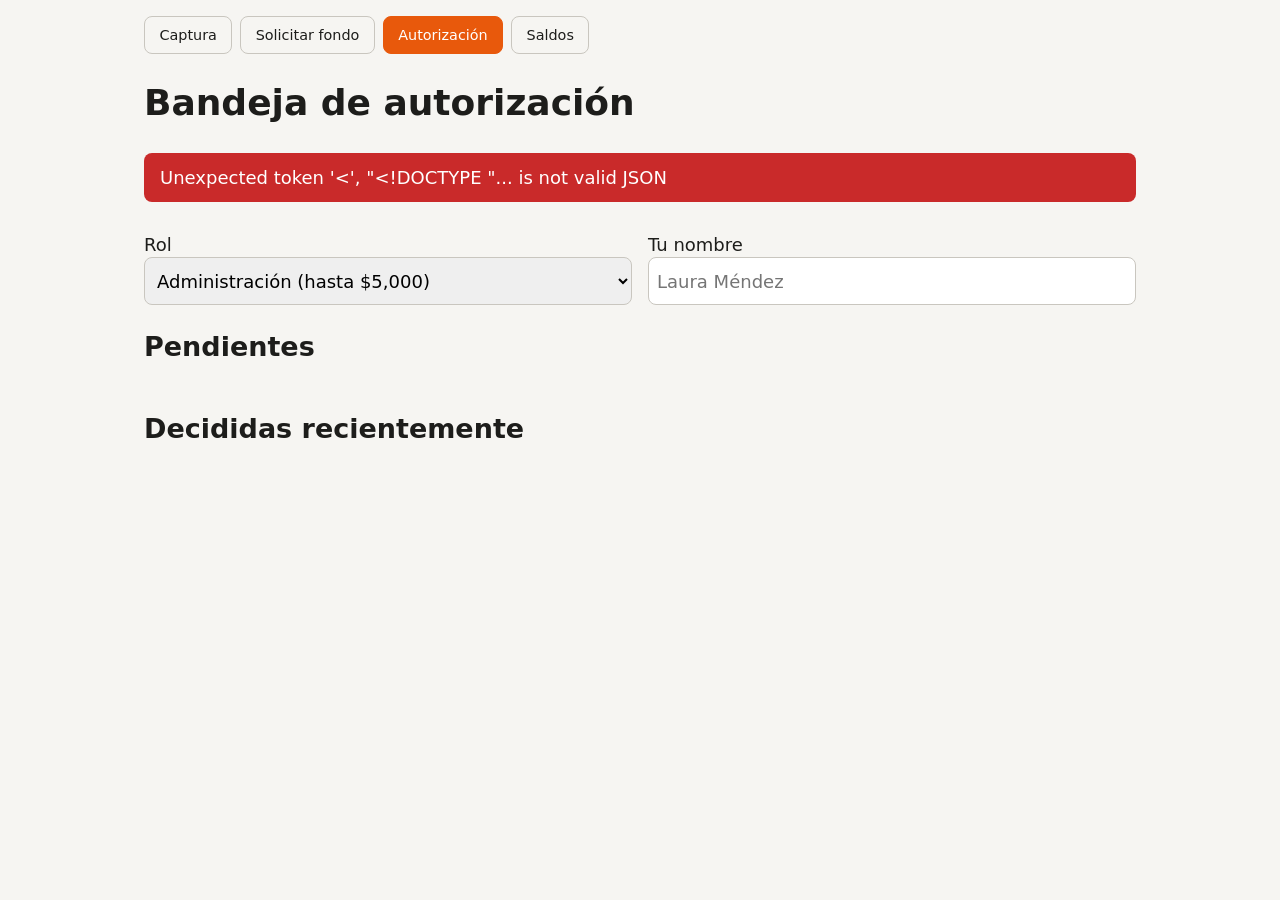
==== src/static/autorizacion.html @ 2c6915a2 "feat(ui): add request, authorization and balances screens Add the fund request form, the authorizati" ====
<!doctype html>
<html lang="es">
<head>
  <meta charset="utf-8">
  <meta name="viewport" content="width=device-width, initial-scale=1">
  <title>Caja chica · Bandeja de autorización</title>
  <link rel="stylesheet" href="app.css">
</head>
<body>
  <main class="ancho">
    <nav class="menu">
      <a href="index.html">Captura</a>
      <a href="solicitud.html">Solicitar fondo</a>
      <a href="autorizacion.html">Autorización</a>
      <a href="saldos.html">Saldos</a>
    </nav>
    <h1>Bandeja de autorización</h1>

    <p id="aviso" class="aviso" role="status" aria-live="polite" hidden></p>

    <section>
      <div class="cuadricula-2">
        <div>
          <label for="rol">Rol</label>
          <select id="rol">
            <option value="Administración">Administración (hasta $5,000)</option>
            <option value="Dirección">Dirección (cualquier monto)</option>
          </select>
        </div>
        <div>
          <label for="nombre">Tu nombre</label>
          <input id="nombre" type="text" placeholder="Laura Méndez" autocomplete="off">
        </div>
      </div>
    </section>

    <h2>Pendientes</h2>
    <p id="vacio" class="nota" hidden>No hay solicitudes pendientes.</p>
    <div id="pendientes" class="rejilla"></div>

    <h2>Decididas recientemente</h2>
    <ul id="decididas"></ul>
  </main>
  <script src="comun.js"></script>
  <script src="autorizacion.js"></script>
</body>
</html>
---- src/static/app.css ----
:root {
  --fondo: #f6f5f2;
  --texto: #1d1d1b;
  --primario: #e8590c;
  --primario-texto: #ffffff;
  --borde: #c9c6bf;
  --exito: #2b8a3e;
  --error: #c92a2a;
  color-scheme: light;
}

@media (prefers-color-scheme: dark) {
  :root {
    --fondo: #1b1b1a;
    --texto: #f1f0ec;
    --borde: #4a4844;
    color-scheme: dark;
  }
}

* {
  box-sizing: border-box;
}

body {
  margin: 0;
  background: var(--fondo);
  color: var(--texto);
  font: 18px/1.4 system-ui, sans-serif;
}

main {
  max-width: 32rem;
  margin: 0 auto;
  padding: 1rem;
}

[hidden] {
  display: none !important;
}

/* Botón principal pensado para manos sucias: ocupa casi media pantalla */
.boton-foto {
  display: flex;
  align-items: center;
  justify-content: center;
  min-height: 45vh;
  border-radius: 1rem;
  background: var(--primario);
  color: var(--primario-texto);
  font-size: 1.75rem;
  font-weight: 700;
  text-align: center;
  cursor: pointer;
  user-select: none;
}

.boton-foto:active {
  filter: brightness(0.9);
}

.nota {
  font-size: 0.9rem;
  opacity: 0.75;
}

.aviso {
  padding: 0.75rem 1rem;
  border-radius: 0.5rem;
  color: #ffffff;
  background: var(--exito);
}

.aviso.error {
  background: var(--error);
}

ul {
  padding: 0;
  list-style: none;
}

li button {
  width: 100%;
  text-align: left;
}

label,
legend {
  display: block;
  margin-top: 0.75rem;
}

fieldset label {
  display: inline-block;
  margin-right: 1rem;
}

input,
select,
button {
  font: inherit;
  min-height: 3rem;
}

input[type="text"],
input[type="number"],
input[type="date"],
select {
  width: 100%;
  padding: 0.5rem;
  border: 1px solid var(--borde);
  border-radius: 0.5rem;
}

button {
  margin-top: 0.5rem;
  padding: 0.5rem 1rem;
  border: 0;
  border-radius: 0.5rem;
  background: var(--primario);
  color: var(--primario-texto);
}

button.secundario {
  background: transparent;
  color: var(--texto);
  border: 1px solid var(--borde);
}

.acciones {
  display: flex;
  flex-wrap: wrap;
  gap: 0.5rem;
  margin-top: 1rem;
}

/* Navegación y componentes compartidos por todas las pantallas */
.menu {
  display: flex;
  flex-wrap: wrap;
  gap: 0.5rem;
  margin-bottom: 1rem;
}

.menu a {
  padding: 0.5rem 0.9rem;
  border: 1px solid var(--borde);
  border-radius: 0.5rem;
  color: var(--texto);
  font-size: 0.9rem;
  text-decoration: none;
}

.menu a[aria-current="page"] {
  background: var(--primario);
  border-color: var(--primario);
  color: var(--primario-texto);
}

main.ancho {
  max-width: 64rem;
}

.rejilla {
  display: grid;
  grid-template-columns: repeat(auto-fill, minmax(18rem, 1fr));
  gap: 1rem;
}

.tarjeta {
  padding: 1rem;
  border: 1px solid var(--borde);
  border-radius: 0.75rem;
}

.tarjeta h3 {
  margin: 0 0 0.25rem;
}

.tarjeta dl {
  display: grid;
  grid-template-columns: 1fr auto;
  gap: 0.15rem 1rem;
  margin: 0.5rem 0;
  font-size: 0.9rem;
}

.tarjeta dt {
  opacity: 0.75;
}

.tarjeta dd {
  margin: 0;
  text-align: right;
  font-variant-numeric: tabular-nums;
}

.etiqueta {
  display: inline-block;
  padding: 0.1rem 0.6rem;
  border-radius: 1rem;
  background: var(--borde);
  font-size: 0.8rem;
  font-weight: 600;
}

.etiqueta.aprobado {
  background: var(--exito);
  color: #ffffff;
}

.etiqueta.rechazado {
  background: var(--error);
  color: #ffffff;
}

.barra {
  height: 0.7rem;
  margin: 0.5rem 0;
  overflow: hidden;
  border-radius: 1rem;
  background: var(--borde);
}

.barra > span {
  display: block;
  height: 100%;
  background: var(--exito);
}

.barra.alerta > span {
  background: var(--primario);
}

.barra.excedido > span {
  background: var(--error);
}

.negativo {
  color: var(--error);
  font-weight: 700;
}

button.rechazar {
  background: var(--error);
}

button:disabled {
  opacity: 0.5;
}

.cuadricula-2 {
  display: grid;
  grid-template-columns: 1fr 1fr;
  gap: 0 1rem;
}

input[type="url"],
input[type="password"] {
  width: 100%;
  padding: 0.5rem;
  border: 1px solid var(--borde);
  border-radius: 0.5rem;
}
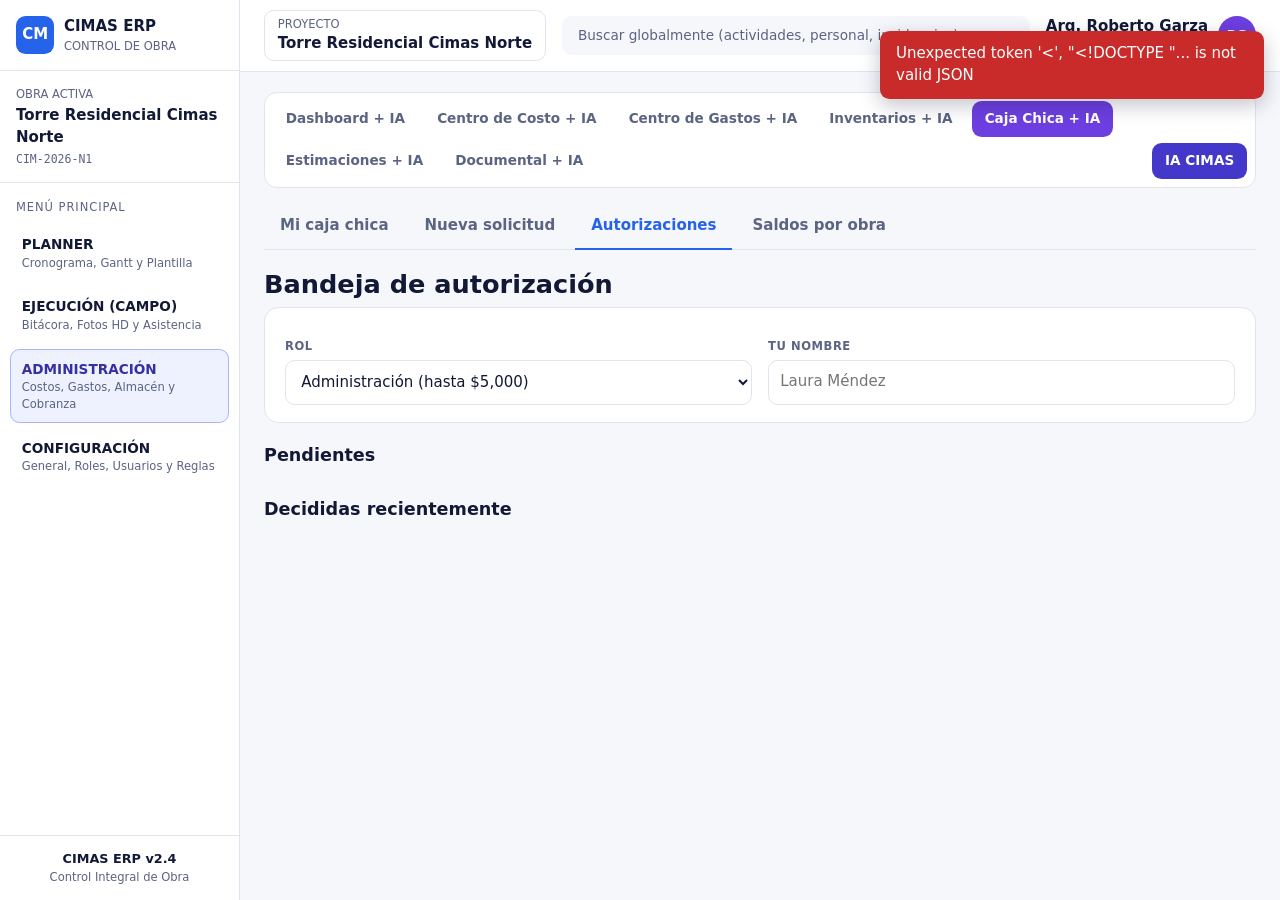
==== commit ba99a663: "feat(ui): restyle screens after the design reference and add dashboard" ====
--- a/src/static/autorizacion.html
+++ b/src/static/autorizacion.html
@@ -8,17 +8,11 @@
 </head>
 <body>
   <main class="ancho">
-    <nav class="menu">
-      <a href="index.html">Captura</a>
-      <a href="solicitud.html">Solicitar fondo</a>
-      <a href="autorizacion.html">Autorización</a>
-      <a href="saldos.html">Saldos</a>
-    </nav>
     <h1>Bandeja de autorización</h1>
 
     <p id="aviso" class="aviso" role="status" aria-live="polite" hidden></p>
 
-    <section>
+    <section class="panel">
       <div class="cuadricula-2">
         <div>
           <label for="rol">Rol</label>
@@ -41,6 +35,7 @@
     <h2>Decididas recientemente</h2>
     <ul id="decididas"></ul>
   </main>
+  <script src="shell.js"></script>
   <script src="comun.js"></script>
   <script src="autorizacion.js"></script>
 </body>
--- a/src/static/app.css
+++ b/src/static/app.css
@@ -1,21 +1,18 @@
 :root {
-  --fondo: #f6f5f2;
-  --texto: #1d1d1b;
-  --primario: #e8590c;
+  --fondo: #f6f7fb;
+  --superficie: #ffffff;
+  --texto: #111936;
+  --suave: #5b6482;
+  --borde: #e1e4ee;
+  --oscuro: #0e1330;
+  --primario: #2563eb;
   --primario-texto: #ffffff;
-  --borde: #c9c6bf;
-  --exito: #2b8a3e;
+  --acento: #6d3fe0;
+  --exito: #0f9d6c;
+  --aviso: #b45309;
   --error: #c92a2a;
+  --mono: ui-monospace, "Cascadia Mono", "SF Mono", Consolas, monospace;
   color-scheme: light;
-}
-
-@media (prefers-color-scheme: dark) {
-  :root {
-    --fondo: #1b1b1a;
-    --texto: #f1f0ec;
-    --borde: #4a4844;
-    color-scheme: dark;
-  }
 }
 
 * {
@@ -26,29 +23,271 @@
   margin: 0;
   background: var(--fondo);
   color: var(--texto);
-  font: 18px/1.4 system-ui, sans-serif;
-}
-
-main {
-  max-width: 32rem;
-  margin: 0 auto;
-  padding: 1rem;
+  font: 15px/1.45 system-ui, "Segoe UI", sans-serif;
 }
 
 [hidden] {
   display: none !important;
 }
 
-/* Botón principal pensado para manos sucias: ocupa casi media pantalla */
+.mono {
+  font-family: var(--mono);
+}
+
+/* Estructura general: barra lateral + columna con barra superior */
+.aplicacion {
+  display: grid;
+  grid-template-columns: 15rem 1fr;
+  min-height: 100vh;
+}
+
+.columna {
+  min-width: 0;
+}
+
+.lateral {
+  position: sticky;
+  top: 0;
+  display: flex;
+  flex-direction: column;
+  height: 100vh;
+  background: var(--superficie);
+  border-right: 1px solid var(--borde);
+}
+
+.lateral small,
+.superior small {
+  display: block;
+  color: var(--suave);
+  font-size: 0.72rem;
+}
+
+.marca {
+  display: flex;
+  align-items: center;
+  gap: 0.6rem;
+  padding: 1rem;
+  border-bottom: 1px solid var(--borde);
+}
+
+.marca-logo {
+  display: grid;
+  place-items: center;
+  width: 2.4rem;
+  height: 2.4rem;
+  border-radius: 0.6rem;
+  background: var(--primario);
+  color: #ffffff;
+  font-weight: 800;
+}
+
+.obra-activa {
+  padding: 0.9rem 1rem;
+  border-bottom: 1px solid var(--borde);
+}
+
+.obra-activa strong {
+  display: block;
+  margin: 0.15rem 0;
+}
+
+.lateral-titulo {
+  padding: 1rem 1rem 0.4rem;
+  letter-spacing: 0.08em;
+}
+
+.lateral-item {
+  margin: 0.15rem 0.6rem;
+  padding: 0.6rem 0.7rem;
+  border: 1px solid transparent;
+  border-radius: 0.6rem;
+}
+
+.lateral-item strong {
+  display: block;
+  font-size: 0.85rem;
+  text-transform: uppercase;
+}
+
+.lateral-item.activo {
+  background: #eef2ff;
+  border-color: #a5b4fc;
+  color: #3730a3;
+}
+
+.lateral-pie {
+  margin-top: auto;
+  padding: 0.9rem;
+  border-top: 1px solid var(--borde);
+  text-align: center;
+  font-size: 0.8rem;
+}
+
+.superior {
+  display: flex;
+  align-items: center;
+  gap: 1rem;
+  padding: 0.6rem 1.5rem;
+  background: var(--superficie);
+  border-bottom: 1px solid var(--borde);
+}
+
+.proyecto {
+  padding: 0.35rem 0.8rem;
+  border: 1px solid var(--borde);
+  border-radius: 0.6rem;
+}
+
+.buscador {
+  flex: 1;
+  max-width: 34rem;
+  margin: 0 auto;
+  padding: 0.6rem 1rem;
+  border-radius: 0.6rem;
+  background: var(--fondo);
+  color: var(--suave);
+  font-size: 0.85rem;
+  white-space: nowrap;
+  overflow: hidden;
+  text-overflow: ellipsis;
+}
+
+.usuario {
+  display: flex;
+  align-items: center;
+  gap: 0.6rem;
+  margin-left: auto;
+  text-align: right;
+}
+
+.avatar {
+  display: grid;
+  place-items: center;
+  width: 2.4rem;
+  height: 2.4rem;
+  border-radius: 50%;
+  background: var(--acento);
+  color: #ffffff;
+  font-size: 0.8rem;
+  font-weight: 700;
+}
+
+.contenido {
+  padding: 1.25rem 1.5rem 2rem;
+}
+
+.modulos {
+  display: flex;
+  flex-wrap: wrap;
+  align-items: center;
+  gap: 0.4rem;
+  padding: 0.5rem;
+  border: 1px solid var(--borde);
+  border-radius: 0.8rem;
+  background: var(--superficie);
+  font-size: 0.85rem;
+}
+
+.modulo {
+  padding: 0.5rem 0.8rem;
+  border-radius: 0.6rem;
+  color: var(--suave);
+  font-weight: 600;
+}
+
+.modulo.activo {
+  background: var(--acento);
+  color: #ffffff;
+}
+
+.modulo.ia {
+  margin-left: auto;
+  background: #4338ca;
+  color: #ffffff;
+}
+
+/* Pestañas de la sección Caja chica */
+.menu {
+  display: flex;
+  flex-wrap: wrap;
+  gap: 0.25rem;
+  margin: 1rem 0;
+  border-bottom: 1px solid var(--borde);
+}
+
+.menu a {
+  margin-bottom: -1px;
+  padding: 0.7rem 1rem;
+  border-bottom: 2px solid transparent;
+  color: var(--suave);
+  font-weight: 600;
+  text-decoration: none;
+}
+
+.menu a[aria-current="page"] {
+  border-bottom-color: var(--primario);
+  color: var(--primario);
+}
+
+main {
+  max-width: 80rem;
+}
+
+h1 {
+  margin: 0 0 0.25rem;
+  font-size: 1.6rem;
+}
+
+h2 {
+  margin: 1.25rem 0 0.5rem;
+  font-size: 1.1rem;
+}
+
+/* Banner oscuro con degradado (inicio y saldos) */
+.hero {
+  display: flex;
+  flex-wrap: wrap;
+  align-items: center;
+  justify-content: space-between;
+  gap: 1rem;
+  padding: 1.25rem 1.5rem;
+  border-radius: 1rem;
+  background: linear-gradient(110deg, #0e1330 0%, #1b1f55 60%, #3b2a8a 100%);
+  color: #ffffff;
+}
+
+.hero h1 {
+  color: #ffffff;
+}
+
+.hero p {
+  margin: 0.25rem 0 0;
+  color: #d5d9f0;
+}
+
+.insignia {
+  display: inline-block;
+  margin-bottom: 0.5rem;
+  padding: 0.15rem 0.7rem;
+  border: 1px solid #6d74c4;
+  border-radius: 1rem;
+  font-family: var(--mono);
+  font-size: 0.72rem;
+  letter-spacing: 0.04em;
+  text-transform: uppercase;
+}
+
+/* Botón principal de captura: grande para manos sucias (RNF01) */
 .boton-foto {
   display: flex;
   align-items: center;
   justify-content: center;
-  min-height: 45vh;
-  border-radius: 1rem;
-  background: var(--primario);
-  color: var(--primario-texto);
-  font-size: 1.75rem;
+  min-height: 3.5rem;
+  padding: 0 1.5rem;
+  border-radius: 0.7rem;
+  background: var(--acento);
+  color: #ffffff;
+  font-size: 1.1rem;
   font-weight: 700;
   text-align: center;
   cursor: pointer;
@@ -60,15 +299,25 @@
 }
 
 .nota {
-  font-size: 0.9rem;
-  opacity: 0.75;
+  color: var(--suave);
+  font-size: 0.85rem;
+}
+
+.hero .nota {
+  color: #d5d9f0;
 }
 
 .aviso {
+  position: fixed;
+  top: 1rem;
+  right: 1rem;
+  z-index: 10;
+  max-width: 24rem;
   padding: 0.75rem 1rem;
-  border-radius: 0.5rem;
+  border-radius: 0.6rem;
   color: #ffffff;
   background: var(--exito);
+  box-shadow: 0 6px 20px rgb(14 19 48 / 25%);
 }
 
 .aviso.error {
@@ -80,144 +329,204 @@
   list-style: none;
 }
 
-li button {
-  width: 100%;
-  text-align: left;
+/* Formularios */
+.panel,
+.tarjeta {
+  padding: 1.1rem 1.25rem;
+  border: 1px solid var(--borde);
+  border-radius: 0.9rem;
+  background: var(--superficie);
+}
+
+.panel h2:first-child {
+  margin-top: 0;
+}
+
+.dos-columnas {
+  display: grid;
+  grid-template-columns: minmax(0, 2fr) minmax(16rem, 1fr);
+  gap: 1rem;
+  align-items: start;
 }
 
 label,
 legend {
   display: block;
-  margin-top: 0.75rem;
-}
-
-fieldset label {
-  display: inline-block;
-  margin-right: 1rem;
+  margin-top: 0.8rem;
+  color: var(--suave);
+  font-size: 0.72rem;
+  font-weight: 700;
+  letter-spacing: 0.05em;
+  text-transform: uppercase;
+}
+
+fieldset {
+  margin: 0;
+  padding: 0;
+  border: 0;
 }
 
 input,
 select,
+textarea,
 button {
   font: inherit;
-  min-height: 3rem;
+  min-height: 2.8rem;
 }
 
 input[type="text"],
 input[type="number"],
 input[type="date"],
+input[type="url"],
+input[type="password"],
 select {
   width: 100%;
-  padding: 0.5rem;
-  border: 1px solid var(--borde);
-  border-radius: 0.5rem;
+  margin-top: 0.3rem;
+  padding: 0.5rem 0.7rem;
+  border: 1px solid var(--borde);
+  border-radius: 0.6rem;
+  background: var(--superficie);
+  color: var(--texto);
+}
+
+input:focus,
+select:focus {
+  border-color: var(--primario);
+  outline: 2px solid #bfd3fb;
+}
+
+/* Tipo de comprobante como botones de opción */
+fieldset label {
+  display: inline-block;
+  margin: 0.3rem 0.4rem 0 0;
+  padding: 0;
+  text-transform: none;
+}
+
+fieldset label:has(input[type="radio"]) {
+  padding: 0.55rem 0.9rem;
+  border: 1px solid var(--borde);
+  border-radius: 0.6rem;
+  color: var(--texto);
+  font-size: 0.85rem;
+  letter-spacing: 0;
+  cursor: pointer;
+}
+
+fieldset label:has(input:checked) {
+  border-color: var(--primario);
+  background: #eef2ff;
+  color: var(--primario);
+}
+
+fieldset input[type="radio"] {
+  position: absolute;
+  opacity: 0;
+  min-height: 0;
 }
 
 button {
   margin-top: 0.5rem;
-  padding: 0.5rem 1rem;
+  padding: 0.5rem 1.2rem;
   border: 0;
-  border-radius: 0.5rem;
+  border-radius: 0.6rem;
   background: var(--primario);
   color: var(--primario-texto);
+  font-weight: 700;
+  cursor: pointer;
 }
 
 button.secundario {
-  background: transparent;
+  background: var(--superficie);
   color: var(--texto);
   border: 1px solid var(--borde);
+}
+
+button.rechazar {
+  background: var(--superficie);
+  color: var(--error);
+  border: 1px solid #f1b6b6;
+}
+
+button:disabled {
+  opacity: 0.5;
+  cursor: not-allowed;
 }
 
 .acciones {
   display: flex;
   flex-wrap: wrap;
+  justify-content: flex-end;
   gap: 0.5rem;
   margin-top: 1rem;
 }
 
-/* Navegación y componentes compartidos por todas las pantallas */
-.menu {
-  display: flex;
-  flex-wrap: wrap;
-  gap: 0.5rem;
-  margin-bottom: 1rem;
-}
-
-.menu a {
-  padding: 0.5rem 0.9rem;
-  border: 1px solid var(--borde);
-  border-radius: 0.5rem;
-  color: var(--texto);
-  font-size: 0.9rem;
-  text-decoration: none;
-}
-
-.menu a[aria-current="page"] {
-  background: var(--primario);
-  border-color: var(--primario);
-  color: var(--primario-texto);
-}
-
-main.ancho {
-  max-width: 64rem;
-}
-
+.cuadricula-2 {
+  display: grid;
+  grid-template-columns: 1fr 1fr;
+  gap: 0 1rem;
+}
+
+/* Tarjetas, tablas de datos y etiquetas */
 .rejilla {
   display: grid;
-  grid-template-columns: repeat(auto-fill, minmax(18rem, 1fr));
+  grid-template-columns: repeat(auto-fill, minmax(19rem, 1fr));
   gap: 1rem;
-}
-
-.tarjeta {
-  padding: 1rem;
-  border: 1px solid var(--borde);
-  border-radius: 0.75rem;
 }
 
 .tarjeta h3 {
   margin: 0 0 0.25rem;
+  font-family: var(--mono);
+  font-size: 1rem;
 }
 
 .tarjeta dl {
   display: grid;
   grid-template-columns: 1fr auto;
-  gap: 0.15rem 1rem;
-  margin: 0.5rem 0;
-  font-size: 0.9rem;
+  gap: 0.2rem 1rem;
+  margin: 0.6rem 0;
+  font-size: 0.88rem;
 }
 
 .tarjeta dt {
-  opacity: 0.75;
+  color: var(--suave);
 }
 
 .tarjeta dd {
   margin: 0;
+  font-family: var(--mono);
+  font-weight: 700;
   text-align: right;
   font-variant-numeric: tabular-nums;
 }
 
 .etiqueta {
   display: inline-block;
-  padding: 0.1rem 0.6rem;
+  padding: 0.12rem 0.65rem;
+  border: 1px solid var(--borde);
   border-radius: 1rem;
-  background: var(--borde);
-  font-size: 0.8rem;
-  font-weight: 600;
+  background: #eef0f6;
+  font-size: 0.72rem;
+  font-weight: 700;
+  letter-spacing: 0.03em;
+  text-transform: uppercase;
 }
 
 .etiqueta.aprobado {
-  background: var(--exito);
-  color: #ffffff;
+  border-color: #9ae0c4;
+  background: #e5f8ef;
+  color: #067a52;
 }
 
 .etiqueta.rechazado {
-  background: var(--error);
-  color: #ffffff;
+  border-color: #f1b6b6;
+  background: #fdecec;
+  color: var(--error);
 }
 
 .barra {
-  height: 0.7rem;
-  margin: 0.5rem 0;
+  height: 0.5rem;
+  margin: 0.6rem 0;
   overflow: hidden;
   border-radius: 1rem;
   background: var(--borde);
@@ -230,7 +539,7 @@
 }
 
 .barra.alerta > span {
-  background: var(--primario);
+  background: var(--acento);
 }
 
 .barra.excedido > span {
@@ -242,24 +551,256 @@
   font-weight: 700;
 }
 
-button.rechazar {
-  background: var(--error);
-}
-
-button:disabled {
-  opacity: 0.5;
-}
-
-.cuadricula-2 {
+/* Lista "Por completar" y movimientos */
+li button {
+  width: 100%;
+  text-align: left;
+}
+
+#lista-pendientes button,
+#lista-solicitudes .tarjeta {
+  margin-top: 0.4rem;
+}
+
+@media (max-width: 64rem) {
+  .aplicacion {
+    grid-template-columns: 1fr;
+  }
+
+  .lateral,
+  .buscador,
+  .modulos {
+    display: none;
+  }
+
+  .dos-columnas {
+    grid-template-columns: 1fr;
+  }
+}
+
+@media (max-width: 40rem) {
+  .contenido {
+    padding: 1rem;
+  }
+
+  .boton-foto {
+    flex: 1 1 100%;
+    min-height: 40vh;
+    font-size: 1.5rem;
+  }
+
+  .cuadricula-2 {
+    grid-template-columns: 1fr;
+  }
+}
+
+#obras {
+  margin-top: 1rem;
+}
+
+/* Evidencia fotográfica de la solicitud */
+.evidencia {
+  margin-top: 0.3rem;
+  padding: 0.9rem;
+  border: 1px dashed #93a8e8;
+  border-radius: 0.7rem;
+  background: #f3f6ff;
+}
+
+.evidencia .nota {
+  margin: 0 0 0.5rem;
+}
+
+.evidencia input[type="text"] {
+  margin-top: 0.6rem;
+}
+
+.vista-evidencia {
+  display: block;
+  max-width: 100%;
+  max-height: 16rem;
+  margin-top: 0.6rem;
+  border-radius: 0.6rem;
+}
+
+label.boton {
+  display: inline-flex;
+  align-items: center;
+  min-height: 2.8rem;
+  margin: 0;
+  padding: 0 1.2rem;
+  border-radius: 0.6rem;
+  background: var(--primario);
+  color: var(--primario-texto);
+  font-size: 0.95rem;
+  font-weight: 700;
+  letter-spacing: 0;
+  text-transform: none;
+  cursor: pointer;
+}
+
+label.boton.secundario {
+  border: 1px solid var(--borde);
+  background: var(--superficie);
+  color: var(--texto);
+}
+
+.acciones.inicio {
+  justify-content: flex-start;
+  margin-top: 0;
+}
+
+/* Tablero de inicio (datos de ejemplo) */
+.tablero {
   display: grid;
-  grid-template-columns: 1fr 1fr;
-  gap: 0 1rem;
-}
-
-input[type="url"],
-input[type="password"] {
+  gap: 1rem;
+  margin: 1rem 0;
+}
+
+.kpis {
+  display: grid;
+  grid-template-columns: repeat(auto-fit, minmax(12rem, 1fr));
+  gap: 1rem;
+}
+
+.kpi small:first-child {
+  font-weight: 700;
+  letter-spacing: 0.05em;
+  text-transform: uppercase;
+}
+
+.kpi small {
+  color: var(--suave);
+}
+
+.kpi.destacado {
+  background: #f5f2ff;
+  border-color: #cdbdf7;
+}
+
+.kpi-valor {
+  margin: 0.25rem 0;
+  font-size: 1.7rem;
+  font-weight: 800;
+}
+
+.kpi.destacado .kpi-valor {
+  color: var(--acento);
+}
+
+.barra.azul > span {
+  background: var(--primario);
+}
+
+.barra.verde > span {
+  background: var(--exito);
+}
+
+.barra.morado > span {
+  background: var(--acento);
+}
+
+.tabla-contenedor {
+  overflow-x: auto;
+  border: 1px solid var(--borde);
+  border-radius: 0.9rem;
+  background: var(--superficie);
+}
+
+.tabla {
   width: 100%;
-  padding: 0.5rem;
+  border-collapse: collapse;
+  font-size: 0.88rem;
+}
+
+.tabla th {
+  padding: 0.7rem 0.8rem;
+  background: var(--oscuro);
+  color: #ffffff;
+  font-size: 0.72rem;
+  letter-spacing: 0.06em;
+  text-align: left;
+  text-transform: uppercase;
+}
+
+.tabla td {
+  padding: 0.7rem 0.8rem;
+  border-top: 1px solid var(--borde);
+}
+
+.tabla .fuerte {
+  font-weight: 700;
+}
+
+.tabla .derecha {
+  text-align: right;
+}
+
+.pastilla {
+  display: inline-block;
+  padding: 0.1rem 0.6rem;
   border: 1px solid var(--borde);
   border-radius: 0.5rem;
-}
+  background: #eef0f6;
+  font-size: 0.7rem;
+  font-weight: 700;
+  letter-spacing: 0.03em;
+  text-transform: uppercase;
+  white-space: nowrap;
+}
+
+.pastilla.azul,
+.alerta.azul {
+  border-color: #b9ccf7;
+  background: #eaf1ff;
+  color: #1d4ed8;
+}
+
+.pastilla.verde {
+  border-color: #9ae0c4;
+  background: #e5f8ef;
+  color: #067a52;
+}
+
+.pastilla.ambar,
+.alerta.ambar {
+  border-color: #f5d68a;
+  background: #fff7e0;
+  color: var(--aviso);
+}
+
+.pastilla.rojo {
+  border-color: #f1b6b6;
+  background: #fdecec;
+  color: var(--error);
+}
+
+.pastilla.morado,
+.alerta.morado {
+  border-color: #cdbdf7;
+  background: #f5f2ff;
+  color: #5b21b6;
+}
+
+.alerta {
+  margin: 0.6rem 0 0;
+  padding: 0.7rem 0.9rem;
+  border: 1px solid var(--borde);
+  border-radius: 0.6rem;
+  font-size: 0.88rem;
+}
+
+/* Foto y enlace de evidencia en la bandeja de autorización */
+.evidencia-autorizacion {
+  display: block;
+  max-width: 100%;
+  max-height: 12rem;
+  margin: 0.6rem 0;
+  border-radius: 0.6rem;
+}
+
+.enlace-evidencia {
+  display: inline-block;
+  margin: 0.4rem 0;
+  font-size: 0.85rem;
+}
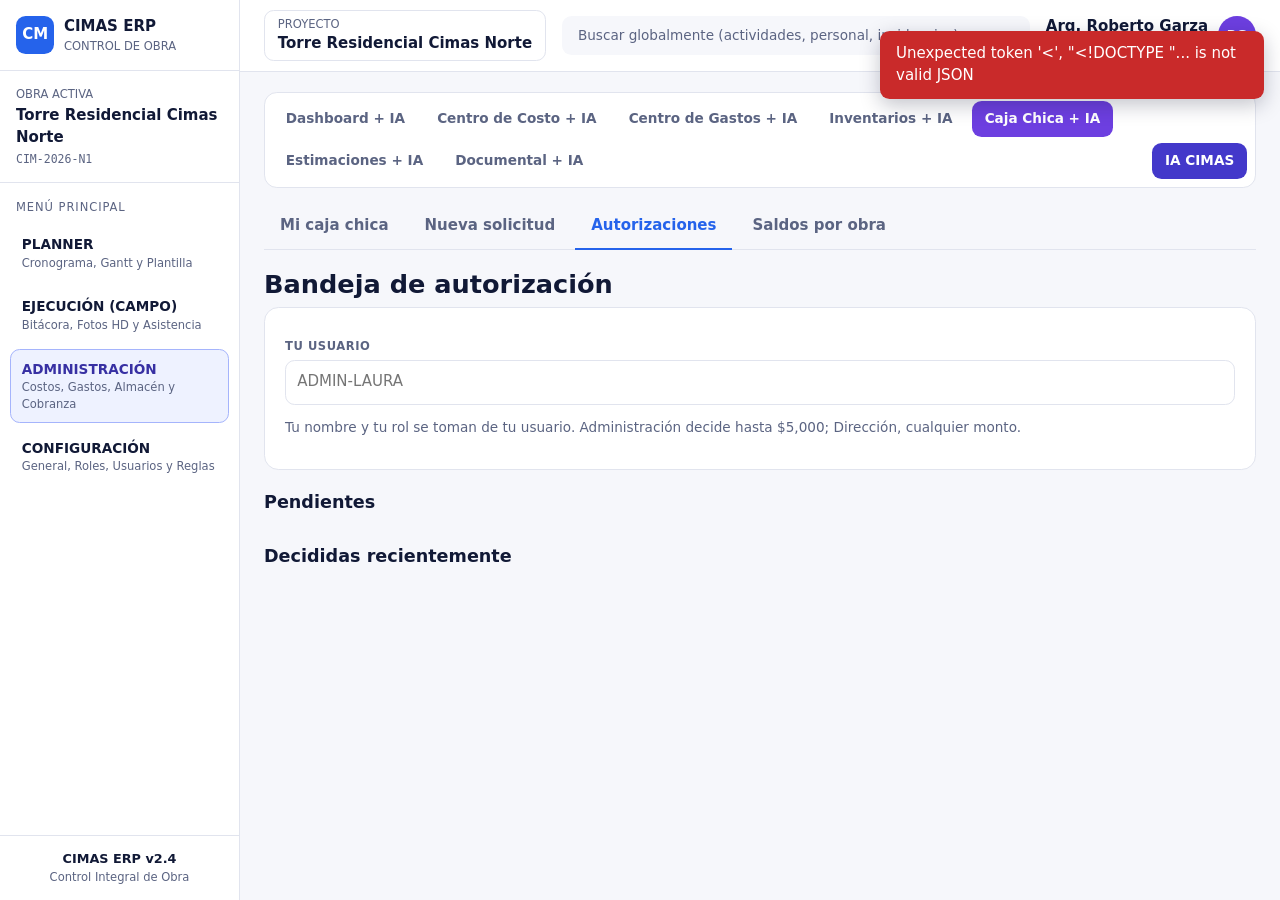
==== commit d2ccdf3f: "Pantallas por rol de usuario" ====
--- a/src/static/autorizacion.html
+++ b/src/static/autorizacion.html
@@ -13,22 +13,13 @@
     <p id="aviso" class="aviso" role="status" aria-live="polite" hidden></p>
 
     <section class="panel">
-      <div class="cuadricula-2">
-        <div>
-          <label for="rol">Rol</label>
-          <select id="rol">
-            <option value="Administración">Administración (hasta $5,000)</option>
-            <option value="Dirección">Dirección (cualquier monto)</option>
-          </select>
-        </div>
-        <div>
-          <label for="nombre">Tu nombre</label>
-          <input id="nombre" type="text" placeholder="Laura Méndez" autocomplete="off">
-        </div>
-      </div>
+      <label for="usuario">Tu usuario</label>
+      <input id="usuario" type="text" placeholder="ADMIN-LAURA" autocomplete="username">
+      <p class="nota">Tu nombre y tu rol se toman de tu usuario. Administración decide hasta $5,000; Dirección, cualquier monto.</p>
     </section>
 
     <h2>Pendientes</h2>
+    <p id="contador-bloqueadas" class="alerta rojo" hidden></p>
     <p id="vacio" class="nota" hidden>No hay solicitudes pendientes.</p>
     <div id="pendientes" class="rejilla"></div>
 
--- a/src/static/app.css
+++ b/src/static/app.css
@@ -546,6 +546,12 @@
   background: var(--error);
 }
 
+.cifra {
+  margin: 0.25rem 0 0;
+  font-size: 1.75rem;
+  font-weight: 700;
+}
+
 .negativo {
   color: var(--error);
   font-weight: 700;
@@ -769,7 +775,8 @@
   color: var(--aviso);
 }
 
-.pastilla.rojo {
+.pastilla.rojo,
+.alerta.rojo {
   border-color: #f1b6b6;
   background: #fdecec;
   color: var(--error);
@@ -788,6 +795,12 @@
   border: 1px solid var(--borde);
   border-radius: 0.6rem;
   font-size: 0.88rem;
+}
+
+/* Solicitud bloqueada por comprobaciones vencidas (RF04/HU04) */
+.tarjeta.bloqueada {
+  border-color: #f1b6b6;
+  box-shadow: inset 4px 0 0 var(--error);
 }
 
 /* Foto y enlace de evidencia en la bandeja de autorización */
@@ -804,3 +817,282 @@
   margin: 0.4rem 0;
   font-size: 0.85rem;
 }
+
+/* Mi caja chica: selector de solicitudes y resumen */
+.paso {
+  margin-top: 1rem;
+}
+
+.selector {
+  display: grid;
+  grid-template-columns: repeat(auto-fill, minmax(16rem, 1fr));
+  gap: 0.75rem;
+  margin: 0.75rem 0 0;
+  padding: 0;
+  list-style: none;
+}
+
+.selector .opcion {
+  display: flex;
+  flex-direction: column;
+  align-items: flex-start;
+  gap: 0.25rem;
+  width: 100%;
+  min-height: 4.5rem;
+  margin: 0;
+  padding: 0.75rem 1rem;
+  border: 1px solid var(--borde);
+  border-radius: 0.8rem;
+  background: var(--superficie);
+  color: var(--texto);
+  text-align: left;
+}
+
+.selector .opcion small {
+  color: var(--suave);
+}
+
+.selector .opcion.elegida {
+  border-color: var(--primario);
+  background: #eff4ff;
+  box-shadow: 0 0 0 2px rgba(37, 99, 235, 0.25);
+}
+
+.selector .opcion.propia {
+  border-style: dashed;
+}
+
+.fila-comprobante {
+  display: flex;
+  flex-wrap: wrap;
+  align-items: center;
+  justify-content: space-between;
+  gap: 0.5rem;
+  padding: 0.5rem 0;
+  border-top: 1px solid var(--borde);
+}
+
+/* RNF05/HU21: botón de escaneo fijo y siempre visible, con el estado de las subidas */
+.barra-escaneo {
+  position: sticky;
+  bottom: 0;
+  z-index: 20;
+  margin-top: 1rem;
+  padding: 0.75rem;
+  border: 1px solid var(--borde);
+  border-radius: 0.9rem;
+  background: var(--superficie);
+  box-shadow: 0 -6px 18px rgba(17, 26, 48, 0.12);
+}
+
+.barra-escaneo .nota {
+  margin: 0 0 0.5rem;
+}
+
+.barra-escaneo .acciones.inicio {
+  flex-wrap: nowrap;
+  margin-top: 0;
+}
+
+.barra-escaneo .boton-foto {
+  flex: 1 1 auto;
+  min-height: 3.5rem;
+  font-size: 1.15rem;
+}
+
+.barra-escaneo label.boton {
+  min-height: 3.5rem;
+  white-space: nowrap;
+}
+
+.envios {
+  margin: 0 0 0.5rem;
+  padding: 0;
+  list-style: none;
+}
+
+.envio {
+  display: flex;
+  flex-wrap: wrap;
+  align-items: center;
+  justify-content: space-between;
+  gap: 0.5rem;
+  padding: 0.35rem 0.6rem;
+  border-radius: 0.5rem;
+  background: #fff8e1;
+  color: #7a4a00;
+  font-size: 0.85rem;
+}
+
+.envio + .envio {
+  margin-top: 0.25rem;
+}
+
+.envio.enviado {
+  background: #e3f6ee;
+  color: #0f6b4a;
+}
+
+.envio.error {
+  background: #fde8e8;
+  color: var(--error);
+}
+
+.envio button {
+  min-height: 2rem;
+  margin: 0;
+  padding: 0 0.75rem;
+}
+
+.revision {
+  border-color: #f2dc8a;
+  background: #fffdf3;
+}
+
+.revision .vista-evidencia {
+  max-height: 12rem;
+}
+
+/* Foto que el servidor no pudo leer (borrosa, oscura o sin monto): se pide repetirla */
+.envio.rechazado {
+  background: #fde8e8;
+  color: var(--error);
+}
+
+.envio label.boton {
+  min-height: 2rem;
+  margin: 0;
+  padding: 0 0.75rem;
+}
+
+/* La barra del residente solo se ve en celular */
+.barra-movil {
+  display: none;
+}
+
+/*
+ * Celular: la pantalla de captura se reduce a quién captura, la solicitud y los botones de escaneo.
+ * Se acota a body.captura para no cambiar las demás pantallas; en computadora se ve completa.
+ */
+@media (max-width: 40rem) {
+  body.captura .lateral,
+  body.captura .superior,
+  body.captura .modulos,
+  body.captura .menu,
+  body.captura .hero,
+  body.captura #resumen {
+    display: none;
+  }
+
+  body.captura .contenido {
+    padding: 0.75rem 0.75rem 14rem;
+  }
+
+  body.captura .barra-movil {
+    display: flex;
+    align-items: center;
+    justify-content: space-between;
+    gap: 0.75rem;
+    padding: 0.75rem 1rem;
+    border-radius: 0.9rem;
+    background: var(--oscuro);
+    color: #ffffff;
+  }
+
+  body.captura .barra-movil small {
+    display: block;
+    color: #d5d9f0;
+  }
+
+  body.captura .barra-movil strong {
+    font-size: 1.1rem;
+  }
+
+  body.captura .barra-movil button {
+    min-height: 3rem;
+    margin: 0;
+    padding: 0 1.25rem;
+    border-color: #6d74c4;
+    background: transparent;
+    color: #ffffff;
+  }
+
+  body.captura #mi-caja .paso h2 {
+    text-align: center;
+    font-size: 1.3rem;
+  }
+
+  body.captura .selector {
+    grid-template-columns: 1fr;
+  }
+
+  body.captura .selector .opcion {
+    align-items: center;
+    min-height: 5rem;
+    font-size: 1.05rem;
+    text-align: center;
+  }
+
+  body.captura .barra-escaneo {
+    position: fixed;
+    right: 0;
+    bottom: 0;
+    left: 0;
+    max-height: 70vh;
+    margin: 0;
+    padding: 0.75rem 0.75rem calc(0.75rem + env(safe-area-inset-bottom, 0px));
+    overflow-y: auto;
+    border-width: 1px 0 0;
+    border-radius: 1.1rem 1.1rem 0 0;
+  }
+
+  body.captura .barra-escaneo .nota {
+    text-align: center;
+    font-size: 0.95rem;
+  }
+
+  body.captura .barra-escaneo .acciones.inicio {
+    flex-direction: column;
+    gap: 0.6rem;
+  }
+
+  body.captura .barra-escaneo .boton-foto {
+    flex: none;
+    width: 100%;
+    min-height: 5rem;
+    font-size: 1.4rem;
+  }
+
+  body.captura .barra-escaneo label.boton {
+    justify-content: center;
+    width: 100%;
+    min-height: 3.5rem;
+    font-size: 1.1rem;
+  }
+
+  body.captura .envio {
+    font-size: 1rem;
+  }
+
+  body.captura .envio label.boton {
+    min-height: 3rem;
+    font-size: 1rem;
+  }
+
+  body.captura .aviso {
+    right: 0.75rem;
+    left: 0.75rem;
+    max-width: none;
+  }
+
+  body.captura #config input,
+  body.captura #config button {
+    width: 100%;
+    min-height: 3.5rem;
+    font-size: 1.1rem;
+  }
+
+  body.captura #config button {
+    margin-top: 0.75rem;
+  }
+}
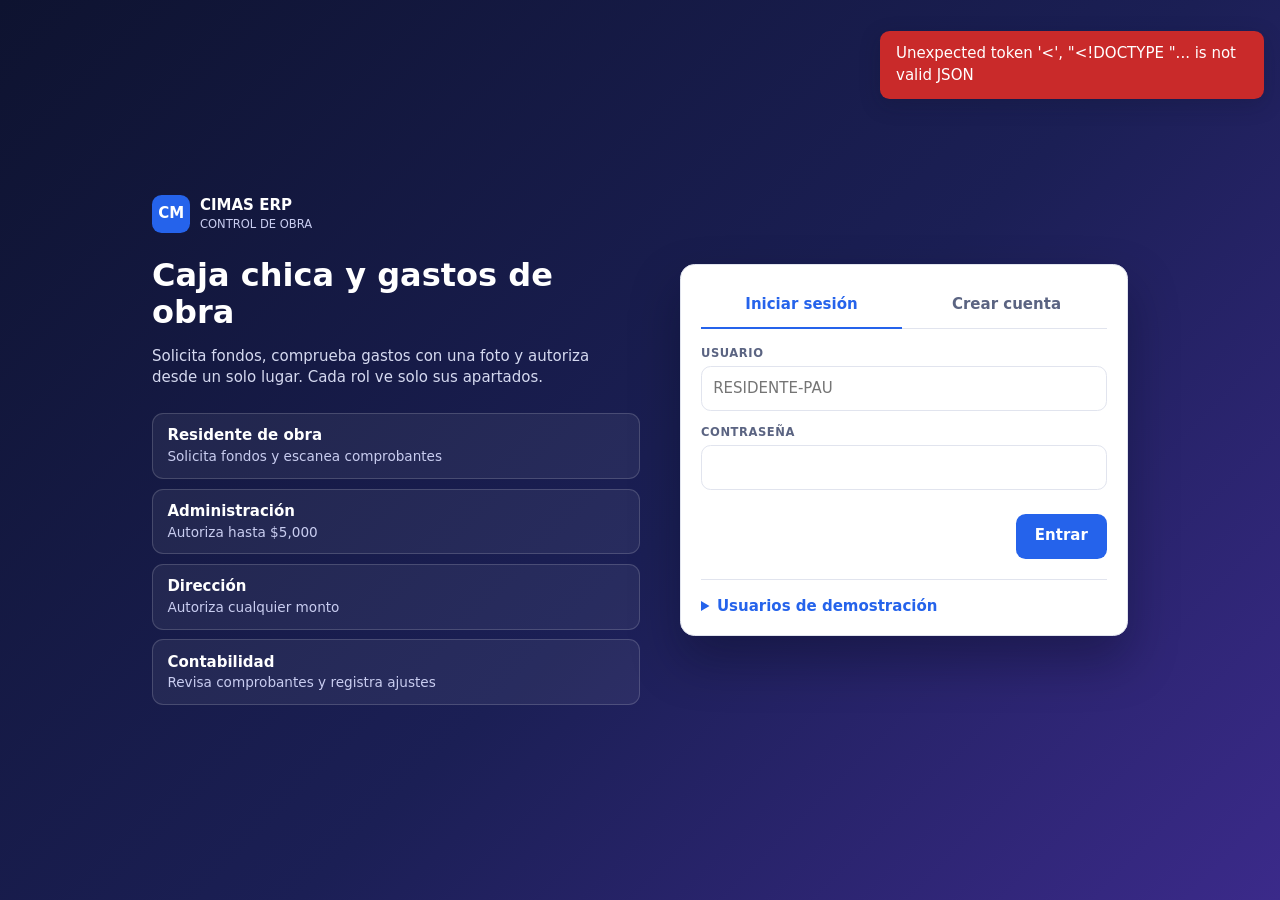
==== commit aeb9c1d0: "feat(ui): add login, role-based screens and testing guide Refs #15" ====
--- a/src/static/autorizacion.html
+++ b/src/static/autorizacion.html
@@ -13,8 +13,8 @@
     <p id="aviso" class="aviso" role="status" aria-live="polite" hidden></p>
 
     <section class="panel">
-      <label for="usuario">Tu usuario</label>
-      <input id="usuario" type="text" placeholder="ADMIN-LAURA" autocomplete="username">
+      <p>Decides como <strong id="usuario-nombre"></strong> <span id="usuario-rol" class="etiqueta"></span></p>
+      <input id="usuario" type="hidden">
       <p class="nota">Tu nombre y tu rol se toman de tu usuario. Administración decide hasta $5,000; Dirección, cualquier monto.</p>
     </section>
 
@@ -26,6 +26,7 @@
     <h2>Decididas recientemente</h2>
     <ul id="decididas"></ul>
   </main>
+  <script src="sesion.js"></script>
   <script src="shell.js"></script>
   <script src="comun.js"></script>
   <script src="autorizacion.js"></script>
--- a/src/static/app.css
+++ b/src/static/app.css
@@ -379,6 +379,7 @@
 input[type="date"],
 input[type="url"],
 input[type="password"],
+input[type="email"],
 select {
   width: 100%;
   margin-top: 0.3rem;
@@ -1096,3 +1097,486 @@
     margin-top: 0.75rem;
   }
 }
+
+/* Comprobante enviado: foto y datos que leyó el OCR (RF11/HU11) */
+a.ver-comprobante {
+  color: inherit;
+  font-weight: 600;
+  text-decoration: underline;
+}
+
+a.volver {
+  display: inline-block;
+  margin-bottom: 0.75rem;
+  color: var(--primario);
+  font-weight: 600;
+  text-decoration: none;
+}
+
+.foto-comprobante {
+  display: block;
+  width: 100%;
+  max-height: 70vh;
+  margin: 0.5rem 0 1rem;
+  border-radius: 0.8rem;
+  background: var(--fondo);
+  object-fit: contain;
+}
+
+.datos-leidos {
+  margin: 0.5rem 0 1rem;
+  padding: 0;
+  list-style: none;
+}
+
+.datos-leidos li {
+  display: grid;
+  grid-template-columns: 6rem 1fr auto;
+  align-items: center;
+  gap: 0.75rem;
+  padding: 0.7rem 0;
+  border-top: 1px solid var(--borde);
+}
+
+.dato-rotulo {
+  color: var(--suave);
+  font-size: 0.85rem;
+}
+
+.dato-valor.vacio {
+  color: var(--suave);
+}
+
+.renglones {
+  margin: 0.5rem 0 0;
+  padding: 0.75rem;
+  overflow-x: auto;
+  border-radius: 0.6rem;
+  background: var(--fondo);
+  font: 0.85rem/1.4 var(--mono);
+  white-space: pre-wrap;
+}
+
+a.boton-enlace {
+  display: flex;
+  align-items: center;
+  justify-content: center;
+  min-height: 3rem;
+  padding: 0 1.5rem;
+  border-radius: 0.7rem;
+  background: var(--primario);
+  color: #ffffff;
+  font-weight: 700;
+  text-decoration: none;
+}
+
+/* Campo que el OCR no pudo leer: se resalta hasta que el residente lo completa */
+form input.por-completar {
+  border-color: #d97706;
+  background: #fff8e1;
+}
+
+.aviso-lectura {
+  padding: 0.6rem 0.8rem;
+  border-radius: 0.6rem;
+  background: #eef2ff;
+}
+
+@media (max-width: 40rem) {
+  body.captura a.volver {
+    padding: 0.5rem 0;
+    font-size: 1.1rem;
+  }
+
+  body.captura .foto-comprobante {
+    max-height: 42vh;
+  }
+
+  body.captura .datos-leidos li {
+    grid-template-columns: 1fr auto;
+  }
+
+  body.captura .dato-rotulo {
+    grid-column: 1 / -1;
+  }
+
+  body.captura a.boton-enlace {
+    width: 100%;
+    min-height: 3.5rem;
+    font-size: 1.1rem;
+  }
+
+  body.captura a.ver-comprobante {
+    display: block;
+    padding: 0.5rem 0;
+    font-size: 1.05rem;
+  }
+}
+
+/* Inicio de sesión y registro (RF15/HU20) */
+body.acceso {
+  min-height: 100vh;
+  background: linear-gradient(135deg, #0e1330 0%, #1b1f55 55%, #3b2a8a 100%);
+}
+
+.acceso-contenedor {
+  display: grid;
+  grid-template-columns: minmax(0, 1fr) minmax(0, 28rem);
+  gap: 2.5rem;
+  align-items: center;
+  max-width: 64rem;
+  min-height: 100vh;
+  margin: 0 auto;
+  padding: 2rem 1.5rem;
+}
+
+.acceso-marca {
+  color: #ffffff;
+}
+
+.acceso-marca .marca {
+  padding: 0 0 1.5rem;
+  border-bottom: 0;
+}
+
+.acceso-marca .marca small {
+  display: block;
+  color: #c9cdf0;
+  font-size: 0.72rem;
+}
+
+.acceso-marca h1 {
+  font-size: 2rem;
+  line-height: 1.15;
+}
+
+.acceso-marca p {
+  max-width: 30rem;
+  color: #d5d9f0;
+}
+
+.acceso-roles {
+  display: grid;
+  gap: 0.6rem;
+  margin: 1.5rem 0 0;
+  padding: 0;
+  list-style: none;
+}
+
+.acceso-roles li {
+  padding: 0.7rem 0.9rem;
+  border: 1px solid rgba(255, 255, 255, 0.16);
+  border-radius: 0.7rem;
+  background: rgba(255, 255, 255, 0.06);
+}
+
+.acceso-roles strong,
+.acceso-roles span {
+  display: block;
+}
+
+.acceso-roles span {
+  color: #c9cdf0;
+  font-size: 0.85rem;
+}
+
+.acceso-panel {
+  margin: 0;
+  box-shadow: 0 1.5rem 3rem rgba(5, 8, 30, 0.35);
+}
+
+.acceso-pestanas {
+  margin-top: 0;
+}
+
+.acceso-pestanas a {
+  flex: 1;
+  text-align: center;
+}
+
+.demo {
+  margin-top: 1.25rem;
+  padding-top: 1rem;
+  border-top: 1px solid var(--borde);
+}
+
+.demo summary {
+  color: var(--primario);
+  font-weight: 600;
+  cursor: pointer;
+}
+
+.usuarios-demo {
+  display: grid;
+  grid-template-columns: repeat(2, minmax(0, 1fr));
+  gap: 0.4rem;
+  padding: 0;
+  list-style: none;
+}
+
+.usuarios-demo button {
+  display: block;
+  width: 100%;
+  margin: 0;
+  text-align: left;
+}
+
+.usuarios-demo strong,
+.usuarios-demo small {
+  display: block;
+}
+
+.usuarios-demo strong {
+  font-family: var(--mono);
+  font-size: 0.8rem;
+}
+
+.usuarios-demo small {
+  color: var(--suave);
+  font-size: 0.75rem;
+  font-weight: 400;
+}
+
+@media (max-width: 52rem) {
+  .acceso-contenedor {
+    grid-template-columns: 1fr;
+    gap: 1.5rem;
+    min-height: 0;
+    padding: 1.5rem 1rem;
+  }
+
+  .acceso-roles {
+    display: none;
+  }
+
+  .usuarios-demo {
+    grid-template-columns: 1fr;
+  }
+}
+
+/* Usuario de la sesión en la barra superior */
+a.usuario {
+  color: inherit;
+  text-decoration: none;
+}
+
+a.usuario:hover strong {
+  color: var(--primario);
+}
+
+.superior .salir {
+  margin: 0 0 0 0.5rem;
+  white-space: nowrap;
+}
+
+/* Filtros en línea (comprobantes, usuarios y guía de pruebas) */
+.filtros {
+  display: grid;
+  grid-template-columns: repeat(auto-fit, minmax(11rem, 1fr));
+  gap: 0.75rem 1rem;
+  align-items: end;
+}
+
+.filtros label {
+  margin-top: 0;
+}
+
+.filtros-linea {
+  display: flex;
+  align-items: center;
+  gap: 0.75rem;
+  margin-bottom: 0.75rem;
+}
+
+.filtros-linea label {
+  margin: 0;
+}
+
+.filtros-linea select {
+  max-width: 16rem;
+}
+
+.tabla tr.elegida td {
+  background: #f3f6ff;
+}
+
+.tabla td button,
+.tabla td input {
+  margin: 0;
+}
+
+/* Detalle y correcciones de un comprobante */
+.encabezado-detalle {
+  display: flex;
+  align-items: center;
+  justify-content: space-between;
+  gap: 1rem;
+}
+
+.encabezado-detalle button {
+  margin: 0;
+}
+
+#detalle-historial ul {
+  padding: 0;
+  list-style: none;
+}
+
+.correccion {
+  margin-top: 1.25rem;
+  padding-top: 1rem;
+  border-top: 1px solid var(--borde);
+}
+
+/* Guía de pruebas */
+.avance-pruebas {
+  min-width: 14rem;
+}
+
+.avance-pruebas .cifra {
+  margin: 0;
+  color: #ffffff;
+}
+
+.avance-pruebas .nota {
+  color: #d5d9f0;
+}
+
+.indice-pruebas {
+  display: flex;
+  flex-wrap: wrap;
+  gap: 0.4rem;
+  margin: 1rem 0;
+}
+
+.indice-pruebas a {
+  padding: 0.3rem 0.7rem;
+  border: 1px solid var(--borde);
+  border-radius: 1rem;
+  background: var(--superficie);
+  color: var(--suave);
+  font-size: 0.8rem;
+  font-weight: 600;
+  text-decoration: none;
+}
+
+.indice-pruebas a:hover {
+  border-color: var(--primario);
+  color: var(--primario);
+}
+
+.prueba {
+  scroll-margin-top: 1rem;
+}
+
+.prueba-encabezado {
+  display: flex;
+  align-items: flex-start;
+  justify-content: space-between;
+  gap: 1rem;
+}
+
+.prueba-encabezado h2 {
+  margin: 0.25rem 0 0;
+}
+
+.insignia-clara {
+  display: inline-block;
+  padding: 0.1rem 0.6rem;
+  border-radius: 1rem;
+  background: #eef0ff;
+  color: var(--acento);
+  font-family: var(--mono);
+  font-size: 0.72rem;
+  font-weight: 700;
+}
+
+.prueba-meta {
+  display: flex;
+  flex-wrap: wrap;
+  align-items: center;
+  gap: 0.5rem 0.75rem;
+  margin: 0.75rem 0;
+}
+
+.prueba-meta small {
+  color: var(--suave);
+}
+
+button.chip {
+  min-height: 0;
+  margin: 0;
+  padding: 0.25rem 0.7rem;
+  color: var(--texto);
+  cursor: pointer;
+}
+
+button.chip:disabled {
+  cursor: default;
+  opacity: 1;
+}
+
+.pasos-prueba {
+  display: grid;
+  gap: 0.5rem;
+  margin: 0;
+  padding: 0;
+  list-style: none;
+}
+
+.pasos-prueba li {
+  display: flex;
+  align-items: flex-start;
+  gap: 0.75rem;
+  padding: 0.7rem 0.8rem;
+  border: 1px solid var(--borde);
+  border-radius: 0.7rem;
+}
+
+.pasos-prueba li.hecho {
+  border-color: #a7e3cb;
+  background: #f0fbf6;
+}
+
+.pasos-prueba input[type="checkbox"] {
+  flex: none;
+  width: 1.15rem;
+  height: 1.15rem;
+  margin: 0.15rem 0 0;
+  accent-color: var(--exito);
+}
+
+.pasos-prueba label {
+  margin: 0;
+  color: var(--texto);
+  font-size: 0.92rem;
+  font-weight: 400;
+  letter-spacing: 0;
+  text-transform: none;
+  cursor: pointer;
+}
+
+.pasos-prueba label span,
+.pasos-prueba label small {
+  display: block;
+}
+
+.pasos-prueba label small {
+  margin-top: 0.2rem;
+  color: var(--suave);
+}
+
+.pasos-prueba li.hecho label span {
+  color: var(--suave);
+  text-decoration: line-through;
+}
+
+@media (max-width: 40rem) {
+  .superior .salir {
+    padding: 0 0.75rem;
+  }
+
+  .prueba-encabezado {
+    flex-direction: column;
+  }
+}
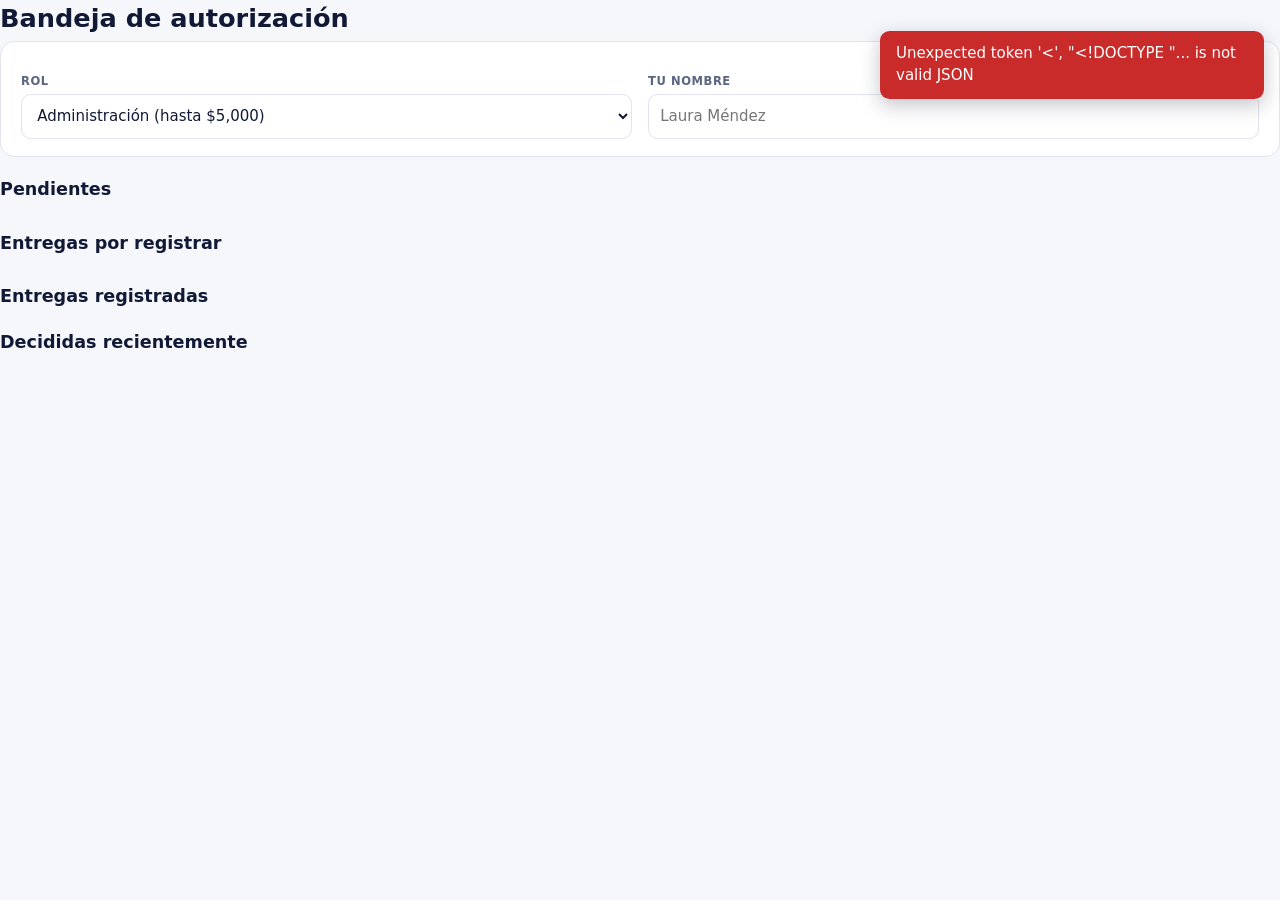
==== commit a4a9535e: "feat/registro-entrega-recurso: Requerimiento implementado" ====
--- a/src/static/autorizacion.html
+++ b/src/static/autorizacion.html
@@ -13,9 +13,19 @@
     <p id="aviso" class="aviso" role="status" aria-live="polite" hidden></p>
 
     <section class="panel">
-      <p>Decides como <strong id="usuario-nombre"></strong> <span id="usuario-rol" class="etiqueta"></span></p>
-      <input id="usuario" type="hidden">
-      <p class="nota">Tu nombre y tu rol se toman de tu usuario. Administración decide hasta $5,000; Dirección, cualquier monto.</p>
+      <div class="cuadricula-2">
+        <div>
+          <label for="rol">Rol</label>
+          <select id="rol">
+            <option value="Administración">Administración (hasta $5,000)</option>
+            <option value="Dirección">Dirección (cualquier monto)</option>
+          </select>
+        </div>
+        <div>
+          <label for="nombre">Tu nombre</label>
+          <input id="nombre" type="text" placeholder="Laura Méndez" autocomplete="off">
+        </div>
+      </div>
     </section>
 
     <h2>Pendientes</h2>
@@ -23,10 +33,17 @@
     <p id="vacio" class="nota" hidden>No hay solicitudes pendientes.</p>
     <div id="pendientes" class="rejilla"></div>
 
+    <!-- Apartado de entregas en la misma pantalla: al aprobar, la solicitud aparece aquí sin recargar (HU06) -->
+    <h2>Entregas por registrar <span id="contador-entregas" class="etiqueta" hidden></span></h2>
+    <p id="vacio-entregas" class="nota" hidden>No hay solicitudes aprobadas por entregar.</p>
+    <div id="por-entregar" class="rejilla"></div>
+
+    <h2>Entregas registradas</h2>
+    <ul id="entregadas"></ul>
+
     <h2>Decididas recientemente</h2>
     <ul id="decididas"></ul>
   </main>
-  <script src="sesion.js"></script>
   <script src="shell.js"></script>
   <script src="comun.js"></script>
   <script src="autorizacion.js"></script>
--- a/src/static/app.css
+++ b/src/static/app.css
@@ -379,7 +379,6 @@
 input[type="date"],
 input[type="url"],
 input[type="password"],
-input[type="email"],
 select {
   width: 100%;
   margin-top: 0.3rem;
@@ -523,6 +522,13 @@
   border-color: #f1b6b6;
   background: #fdecec;
   color: var(--error);
+}
+
+/* Recurso ya entregado a la obra (RF06/HU06) */
+.etiqueta.entregado {
+  border-color: #b9ccf7;
+  background: #eaf1ff;
+  color: #1d4ed8;
 }
 
 .barra {
@@ -1212,371 +1218,3 @@
     font-size: 1.05rem;
   }
 }
-
-/* Inicio de sesión y registro (RF15/HU20) */
-body.acceso {
-  min-height: 100vh;
-  background: linear-gradient(135deg, #0e1330 0%, #1b1f55 55%, #3b2a8a 100%);
-}
-
-.acceso-contenedor {
-  display: grid;
-  grid-template-columns: minmax(0, 1fr) minmax(0, 28rem);
-  gap: 2.5rem;
-  align-items: center;
-  max-width: 64rem;
-  min-height: 100vh;
-  margin: 0 auto;
-  padding: 2rem 1.5rem;
-}
-
-.acceso-marca {
-  color: #ffffff;
-}
-
-.acceso-marca .marca {
-  padding: 0 0 1.5rem;
-  border-bottom: 0;
-}
-
-.acceso-marca .marca small {
-  display: block;
-  color: #c9cdf0;
-  font-size: 0.72rem;
-}
-
-.acceso-marca h1 {
-  font-size: 2rem;
-  line-height: 1.15;
-}
-
-.acceso-marca p {
-  max-width: 30rem;
-  color: #d5d9f0;
-}
-
-.acceso-roles {
-  display: grid;
-  gap: 0.6rem;
-  margin: 1.5rem 0 0;
-  padding: 0;
-  list-style: none;
-}
-
-.acceso-roles li {
-  padding: 0.7rem 0.9rem;
-  border: 1px solid rgba(255, 255, 255, 0.16);
-  border-radius: 0.7rem;
-  background: rgba(255, 255, 255, 0.06);
-}
-
-.acceso-roles strong,
-.acceso-roles span {
-  display: block;
-}
-
-.acceso-roles span {
-  color: #c9cdf0;
-  font-size: 0.85rem;
-}
-
-.acceso-panel {
-  margin: 0;
-  box-shadow: 0 1.5rem 3rem rgba(5, 8, 30, 0.35);
-}
-
-.acceso-pestanas {
-  margin-top: 0;
-}
-
-.acceso-pestanas a {
-  flex: 1;
-  text-align: center;
-}
-
-.demo {
-  margin-top: 1.25rem;
-  padding-top: 1rem;
-  border-top: 1px solid var(--borde);
-}
-
-.demo summary {
-  color: var(--primario);
-  font-weight: 600;
-  cursor: pointer;
-}
-
-.usuarios-demo {
-  display: grid;
-  grid-template-columns: repeat(2, minmax(0, 1fr));
-  gap: 0.4rem;
-  padding: 0;
-  list-style: none;
-}
-
-.usuarios-demo button {
-  display: block;
-  width: 100%;
-  margin: 0;
-  text-align: left;
-}
-
-.usuarios-demo strong,
-.usuarios-demo small {
-  display: block;
-}
-
-.usuarios-demo strong {
-  font-family: var(--mono);
-  font-size: 0.8rem;
-}
-
-.usuarios-demo small {
-  color: var(--suave);
-  font-size: 0.75rem;
-  font-weight: 400;
-}
-
-@media (max-width: 52rem) {
-  .acceso-contenedor {
-    grid-template-columns: 1fr;
-    gap: 1.5rem;
-    min-height: 0;
-    padding: 1.5rem 1rem;
-  }
-
-  .acceso-roles {
-    display: none;
-  }
-
-  .usuarios-demo {
-    grid-template-columns: 1fr;
-  }
-}
-
-/* Usuario de la sesión en la barra superior */
-a.usuario {
-  color: inherit;
-  text-decoration: none;
-}
-
-a.usuario:hover strong {
-  color: var(--primario);
-}
-
-.superior .salir {
-  margin: 0 0 0 0.5rem;
-  white-space: nowrap;
-}
-
-/* Filtros en línea (comprobantes, usuarios y guía de pruebas) */
-.filtros {
-  display: grid;
-  grid-template-columns: repeat(auto-fit, minmax(11rem, 1fr));
-  gap: 0.75rem 1rem;
-  align-items: end;
-}
-
-.filtros label {
-  margin-top: 0;
-}
-
-.filtros-linea {
-  display: flex;
-  align-items: center;
-  gap: 0.75rem;
-  margin-bottom: 0.75rem;
-}
-
-.filtros-linea label {
-  margin: 0;
-}
-
-.filtros-linea select {
-  max-width: 16rem;
-}
-
-.tabla tr.elegida td {
-  background: #f3f6ff;
-}
-
-.tabla td button,
-.tabla td input {
-  margin: 0;
-}
-
-/* Detalle y correcciones de un comprobante */
-.encabezado-detalle {
-  display: flex;
-  align-items: center;
-  justify-content: space-between;
-  gap: 1rem;
-}
-
-.encabezado-detalle button {
-  margin: 0;
-}
-
-#detalle-historial ul {
-  padding: 0;
-  list-style: none;
-}
-
-.correccion {
-  margin-top: 1.25rem;
-  padding-top: 1rem;
-  border-top: 1px solid var(--borde);
-}
-
-/* Guía de pruebas */
-.avance-pruebas {
-  min-width: 14rem;
-}
-
-.avance-pruebas .cifra {
-  margin: 0;
-  color: #ffffff;
-}
-
-.avance-pruebas .nota {
-  color: #d5d9f0;
-}
-
-.indice-pruebas {
-  display: flex;
-  flex-wrap: wrap;
-  gap: 0.4rem;
-  margin: 1rem 0;
-}
-
-.indice-pruebas a {
-  padding: 0.3rem 0.7rem;
-  border: 1px solid var(--borde);
-  border-radius: 1rem;
-  background: var(--superficie);
-  color: var(--suave);
-  font-size: 0.8rem;
-  font-weight: 600;
-  text-decoration: none;
-}
-
-.indice-pruebas a:hover {
-  border-color: var(--primario);
-  color: var(--primario);
-}
-
-.prueba {
-  scroll-margin-top: 1rem;
-}
-
-.prueba-encabezado {
-  display: flex;
-  align-items: flex-start;
-  justify-content: space-between;
-  gap: 1rem;
-}
-
-.prueba-encabezado h2 {
-  margin: 0.25rem 0 0;
-}
-
-.insignia-clara {
-  display: inline-block;
-  padding: 0.1rem 0.6rem;
-  border-radius: 1rem;
-  background: #eef0ff;
-  color: var(--acento);
-  font-family: var(--mono);
-  font-size: 0.72rem;
-  font-weight: 700;
-}
-
-.prueba-meta {
-  display: flex;
-  flex-wrap: wrap;
-  align-items: center;
-  gap: 0.5rem 0.75rem;
-  margin: 0.75rem 0;
-}
-
-.prueba-meta small {
-  color: var(--suave);
-}
-
-button.chip {
-  min-height: 0;
-  margin: 0;
-  padding: 0.25rem 0.7rem;
-  color: var(--texto);
-  cursor: pointer;
-}
-
-button.chip:disabled {
-  cursor: default;
-  opacity: 1;
-}
-
-.pasos-prueba {
-  display: grid;
-  gap: 0.5rem;
-  margin: 0;
-  padding: 0;
-  list-style: none;
-}
-
-.pasos-prueba li {
-  display: flex;
-  align-items: flex-start;
-  gap: 0.75rem;
-  padding: 0.7rem 0.8rem;
-  border: 1px solid var(--borde);
-  border-radius: 0.7rem;
-}
-
-.pasos-prueba li.hecho {
-  border-color: #a7e3cb;
-  background: #f0fbf6;
-}
-
-.pasos-prueba input[type="checkbox"] {
-  flex: none;
-  width: 1.15rem;
-  height: 1.15rem;
-  margin: 0.15rem 0 0;
-  accent-color: var(--exito);
-}
-
-.pasos-prueba label {
-  margin: 0;
-  color: var(--texto);
-  font-size: 0.92rem;
-  font-weight: 400;
-  letter-spacing: 0;
-  text-transform: none;
-  cursor: pointer;
-}
-
-.pasos-prueba label span,
-.pasos-prueba label small {
-  display: block;
-}
-
-.pasos-prueba label small {
-  margin-top: 0.2rem;
-  color: var(--suave);
-}
-
-.pasos-prueba li.hecho label span {
-  color: var(--suave);
-  text-decoration: line-through;
-}
-
-@media (max-width: 40rem) {
-  .superior .salir {
-    padding: 0 0.75rem;
-  }
-
-  .prueba-encabezado {
-    flex-direction: column;
-  }
-}
